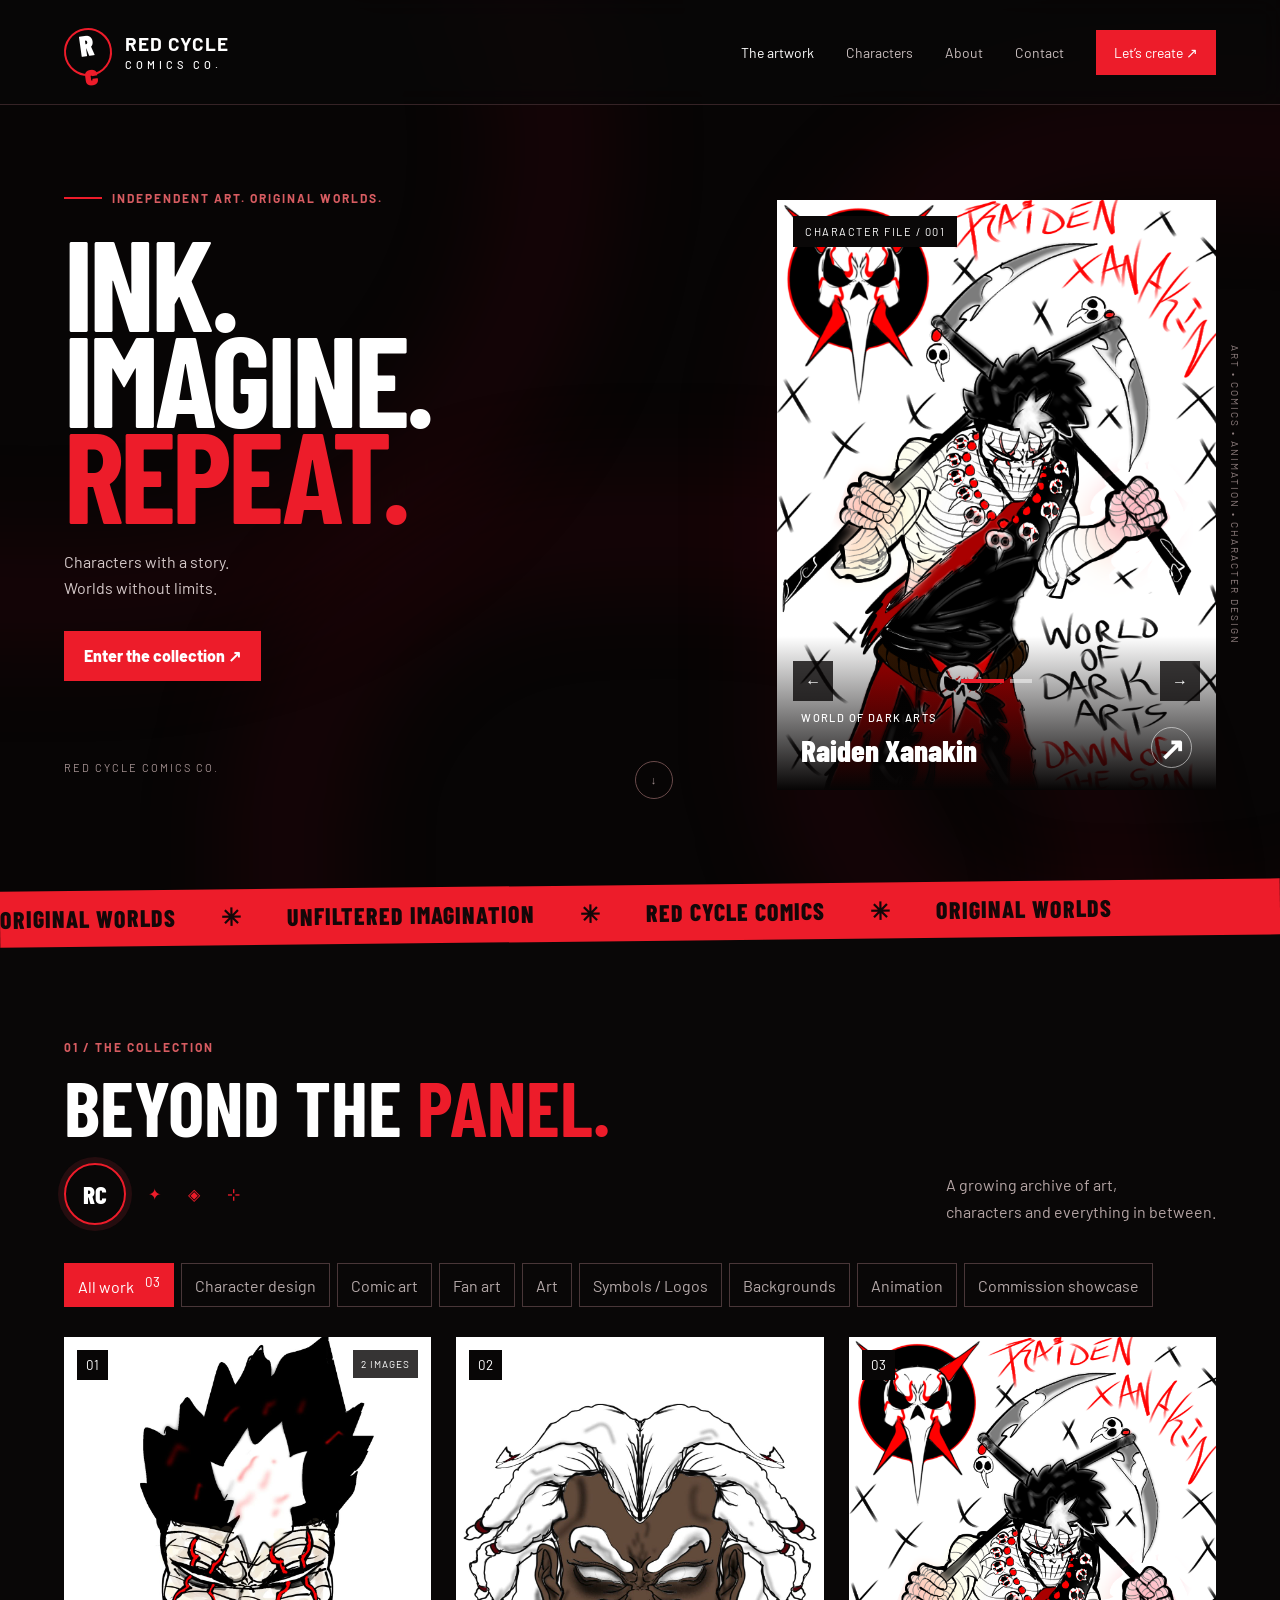
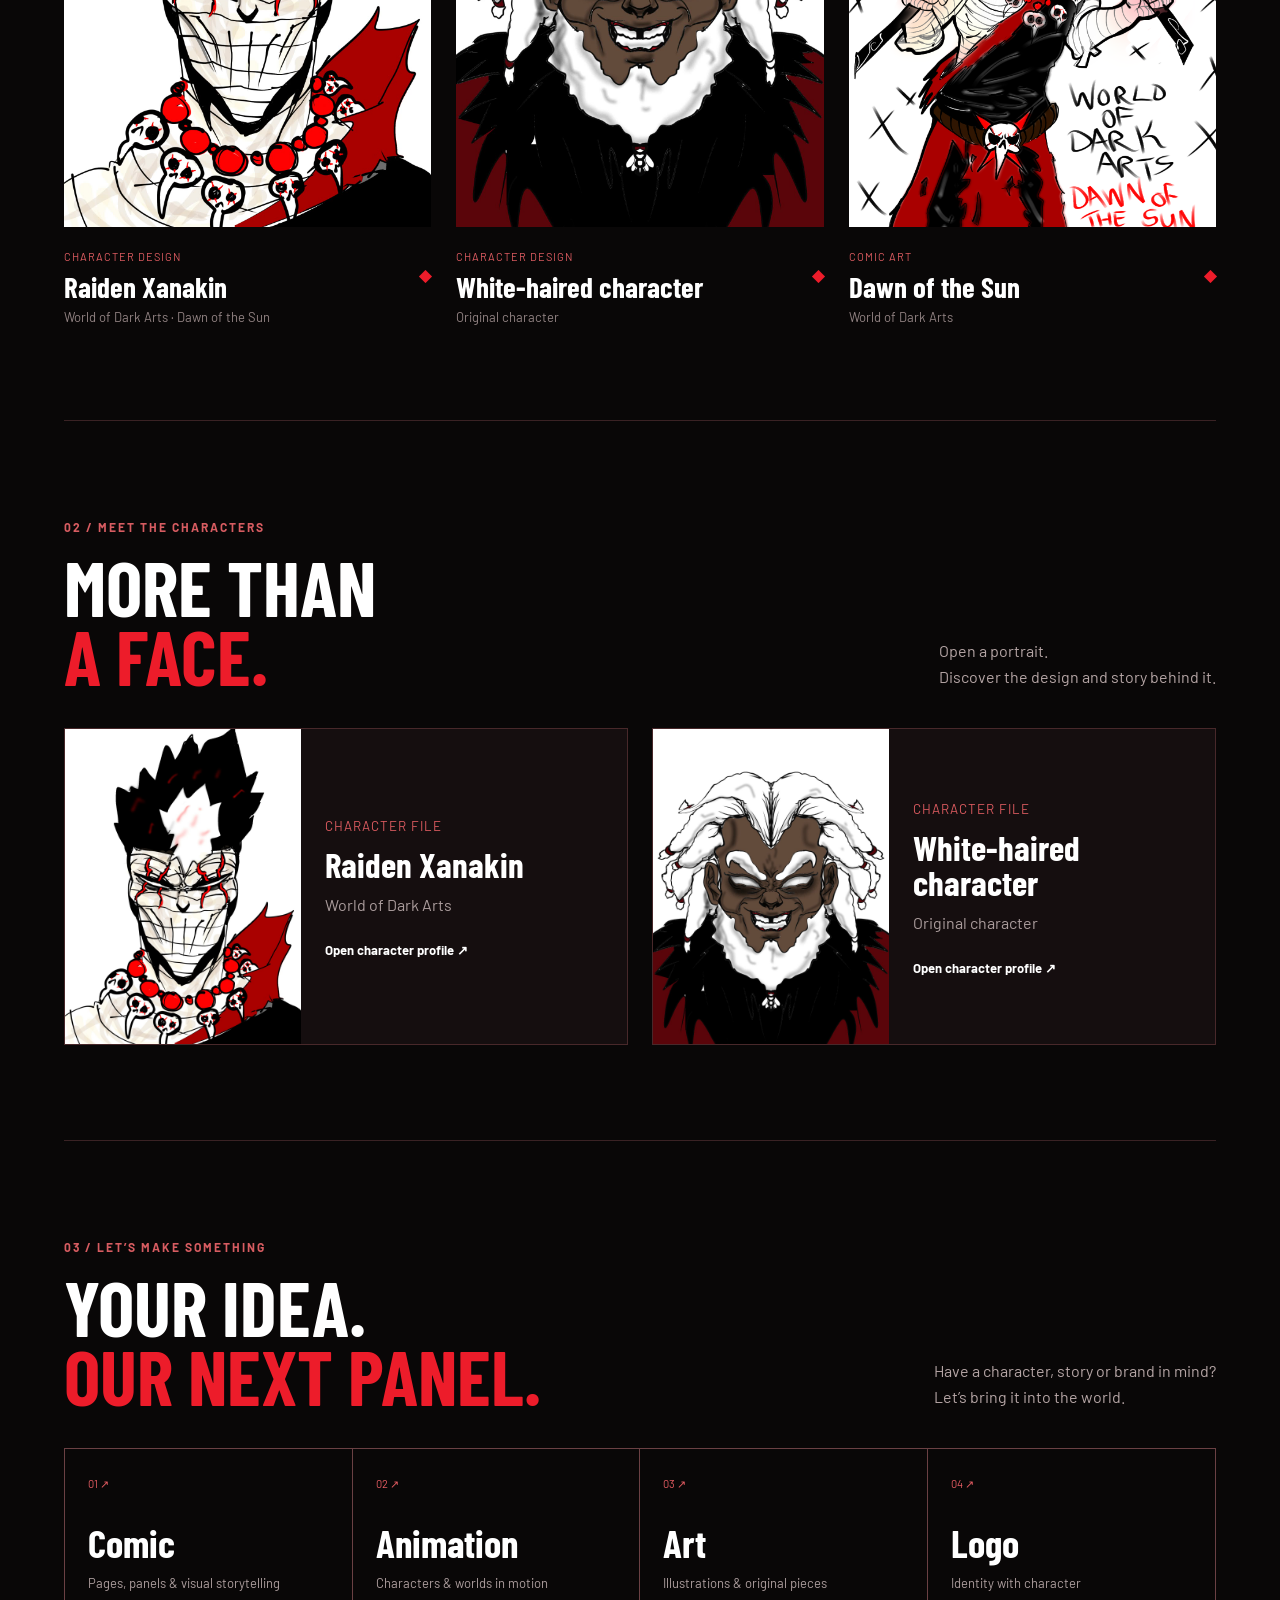
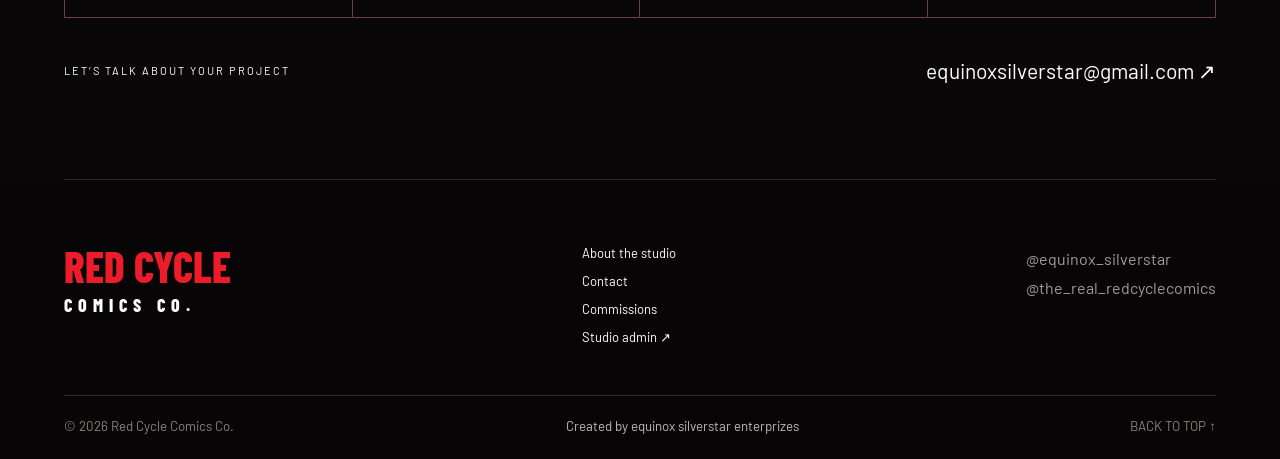
==== index.html @ 9c9036e0 "Add files via upload" ====
<!doctype html>
<html lang="en">
<head>
  <meta charset="utf-8">
  <meta name="viewport" content="width=device-width,initial-scale=1">
  <meta name="description" content="Original comic art, character design and visual storytelling from Red Cycle Comics Co.">
  <title>Red Cycle Comics Co. | Art & Original Worlds</title>
  <link rel="preconnect" href="https://fonts.googleapis.com">
  <link rel="preconnect" href="https://fonts.gstatic.com" crossorigin>
  <link href="https://fonts.googleapis.com/css2?family=Barlow:wght@400;500;600;700;800&family=Barlow+Condensed:wght@600;700;800;900&display=swap" rel="stylesheet">
  <link rel="stylesheet" href="assets/styles.css">
  <script src="assets/app.js" defer></script>
</head>
<body>
  <div class="loader" aria-hidden="true"><span></span><strong>RED CYCLE<small>COMICS CO.</small></strong><em>ENTER THE CYCLE</em></div>
  <div class="smoke" aria-hidden="true"><i></i><i></i><i></i></div>
  <header id="top">
    <a class="brand" href="index.html"><b>R<span>c</span></b><strong>RED CYCLE<small>COMICS CO.</small></strong></a>
    <button class="menu" aria-label="Toggle navigation" aria-expanded="false">☰</button>
    <nav>
      <a class="active" href="#work">The artwork</a>
      <a href="#characters">Characters</a>
      <a href="about.html">About</a>
      <a href="contact.html">Contact</a>
      <a class="nav-cta" href="#commissions">Let’s create ↗</a>
    </nav>
  </header>

  <main>
    <section class="hero">
      <div class="hero-copy reveal">
        <p class="eyebrow"><span></span> INDEPENDENT ART. ORIGINAL WORLDS.</p>
        <h1>INK.<br>IMAGINE.<br><em>REPEAT.</em></h1>
        <p class="intro">Characters with a story.<br>Worlds without limits.</p>
        <a class="button" href="#work">Enter the collection ↗</a>
        <div class="hero-foot"><span>RED CYCLE COMICS CO.</span><a href="#work">↓</a></div>
      </div>
      <div class="feature reveal" data-slider>
        <button class="slide active" data-title="Raiden Xanakin" data-series="World of Dark Arts · Dawn of the Sun" data-images="assets/art/raiden-portrait.jpeg|assets/art/raiden-design.jpeg">
          <span class="issue">CHARACTER FILE / 001</span>
          <img src="assets/art/raiden-design.jpeg" alt="Raiden Xanakin">
          <span class="caption"><span><small>WORLD OF DARK ARTS</small>Raiden Xanakin</span><b>↗</b></span>
        </button>
        <button class="slide" data-title="White-haired character" data-series="Original character" data-images="assets/art/white-haired.jpeg">
          <span class="issue">CHARACTER FILE / 002</span>
          <img src="assets/art/white-haired.jpeg" alt="White-haired character">
          <span class="caption"><span><small>ORIGINAL CHARACTER</small>White-haired character</span><b>↗</b></span>
        </button>
        <div class="slider-controls"><button data-prev aria-label="Previous character">←</button><div><button class="active" data-dot="0" aria-label="Show Raiden Xanakin"></button><button data-dot="1" aria-label="Show White-haired character"></button></div><button data-next aria-label="Next character">→</button></div>
      </div>
      <span class="vertical">ART • COMICS • ANIMATION • CHARACTER DESIGN</span>
    </section>

    <div class="ticker"><div><span>ORIGINAL WORLDS</span><b>✳</b><span>UNFILTERED IMAGINATION</span><b>✳</b><span>RED CYCLE COMICS</span><b>✳</b><span>ORIGINAL WORLDS</span></div></div>

    <section id="work" class="section collection reveal">
      <div class="section-title">
        <div><span class="eyebrow">01 / THE COLLECTION</span><h2>BEYOND THE <em>PANEL.</em></h2><div class="symbols"><b>RC</b><span>✦ ◈ ⊹</span></div></div>
        <p>A growing archive of art,<br>characters and everything in between.</p>
      </div>
      <div class="filters" aria-label="Artwork categories">
        <button class="chosen" data-filter="all">All work <sup>03</sup></button>
        <button data-filter="Character design">Character design</button>
        <button data-filter="Comic art">Comic art</button>
        <button data-filter="Fan art">Fan art</button>
        <button data-filter="Art">Art</button>
        <button data-filter="Symbols / Logos">Symbols / Logos</button>
        <button data-filter="Backgrounds">Backgrounds</button>
        <button data-filter="Animation">Animation</button>
        <button data-filter="Commission showcase">Commission showcase</button>
      </div>
      <div class="art-grid">
        <button class="art-card reveal" data-category="Character design" data-title="Raiden Xanakin" data-series="World of Dark Arts · Dawn of the Sun" data-description="Character portrait and full design." data-images="assets/art/raiden-portrait.jpeg|assets/art/raiden-design.jpeg">
          <span class="art-image"><img src="assets/art/raiden-portrait.jpeg" alt="Raiden Xanakin"><small>01</small><em>2 IMAGES</em><i>View artwork ↗</i></span>
          <span class="art-copy"><span><small>CHARACTER DESIGN</small><strong>Raiden Xanakin</strong></span><b>◆</b></span>
          <span class="series">World of Dark Arts · Dawn of the Sun</span>
        </button>
        <button class="art-card reveal" data-category="Character design" data-title="White-haired character" data-series="Original character" data-description="Original character portrait." data-images="assets/art/white-haired.jpeg">
          <span class="art-image"><img src="assets/art/white-haired.jpeg" alt="White-haired character"><small>02</small><i>View artwork ↗</i></span>
          <span class="art-copy"><span><small>CHARACTER DESIGN</small><strong>White-haired character</strong></span><b>◆</b></span>
          <span class="series">Original character</span>
        </button>
        <button class="art-card reveal" data-category="Comic art" data-title="Dawn of the Sun" data-series="World of Dark Arts" data-description="Raiden Xanakin — character illustration." data-images="assets/art/raiden-design.jpeg">
          <span class="art-image"><img src="assets/art/raiden-design.jpeg" alt="Dawn of the Sun"><small>03</small><i>View artwork ↗</i></span>
          <span class="art-copy"><span><small>COMIC ART</small><strong>Dawn of the Sun</strong></span><b>◆</b></span>
          <span class="series">World of Dark Arts</span>
        </button>
      </div>
      <div class="empty" hidden><span>THE NEXT CHAPTER IS COMING</span><h3>New work</h3><p>New work will appear here as the collection grows.</p></div>
    </section>

    <section id="characters" class="section reveal">
      <div class="section-title"><div><span class="eyebrow">02 / MEET THE CHARACTERS</span><h2>MORE THAN<br><em>A FACE.</em></h2></div><p>Open a portrait.<br>Discover the design and story behind it.</p></div>
      <div class="characters">
        <button class="character" data-title="Raiden Xanakin" data-series="World of Dark Arts · Dawn of the Sun" data-description="Character portrait and full design." data-images="assets/art/raiden-portrait.jpeg|assets/art/raiden-design.jpeg"><img src="assets/art/raiden-portrait.jpeg" alt="Raiden Xanakin"><span><small>CHARACTER FILE</small><strong>Raiden Xanakin</strong><em>World of Dark Arts</em><b>Open character profile ↗</b></span></button>
        <button class="character" data-title="White-haired character" data-series="Original character" data-description="Original character portrait." data-images="assets/art/white-haired.jpeg"><img src="assets/art/white-haired.jpeg" alt="White-haired character"><span><small>CHARACTER FILE</small><strong>White-haired character</strong><em>Original character</em><b>Open character profile ↗</b></span></button>
      </div>
    </section>

    <section id="commissions" class="section reveal">
      <div class="section-title"><div><span class="eyebrow">03 / LET’S MAKE SOMETHING</span><h2>YOUR IDEA.<br><em>OUR NEXT PANEL.</em></h2></div><p>Have a character, story or brand in mind?<br>Let’s bring it into the world.</p></div>
      <div class="services">
        <a href="mailto:equinoxsilverstar@gmail.com?subject=Comic%20commission%20enquiry"><span>01 ↗</span><strong>Comic</strong><p>Pages, panels & visual storytelling</p></a>
        <a href="mailto:equinoxsilverstar@gmail.com?subject=Animation%20commission%20enquiry"><span>02 ↗</span><strong>Animation</strong><p>Characters & worlds in motion</p></a>
        <a href="mailto:equinoxsilverstar@gmail.com?subject=Art%20commission%20enquiry"><span>03 ↗</span><strong>Art</strong><p>Illustrations & original pieces</p></a>
        <a href="mailto:equinoxsilverstar@gmail.com?subject=Logo%20commission%20enquiry"><span>04 ↗</span><strong>Logo</strong><p>Identity with character</p></a>
      </div>
      <div class="commission-contact"><span>LET’S TALK ABOUT YOUR PROJECT</span><a href="mailto:equinoxsilverstar@gmail.com">equinoxsilverstar@gmail.com ↗</a></div>
    </section>
  </main>

  <footer>
    <div><a class="footer-brand" href="index.html">RED CYCLE<span>COMICS CO.</span></a><nav><a href="about.html">About the studio</a><a href="contact.html">Contact</a><a href="#commissions">Commissions</a><a href="https://red-cycle-comics-co.sizibaast.chatgpt.site/admin">Studio admin ↗</a></nav><p>@equinox_silverstar<br>@the_real_redcyclecomics</p></div>
    <small>© 2026 Red Cycle Comics Co. <span>Created by equinox silverstar enterprizes</span><a href="#top">BACK TO TOP ↑</a></small>
  </footer>

  <dialog class="viewer">
    <button class="close" aria-label="Close artwork">×</button>
    <div class="viewer-gallery"><div></div><button class="gallery-prev" aria-label="Previous image">←</button><button class="gallery-next" aria-label="Next image">→</button></div>
    <div class="viewer-copy"><span class="eyebrow">ARTWORK FILE</span><h2></h2><p class="viewer-description"></p><h4>MANGA / COMIC</h4><p class="viewer-series"></p><small>SWIPE OR USE THE ARROWS</small></div>
  </dialog>
</body>
</html>
---- assets/styles.css ----
:root{--red:#ed1c2a;--ink:#090707;--panel:#130c0d;--line:#3a2224;--muted:#b5a5a5}
*{box-sizing:border-box;margin:0;padding:0}html{scroll-behavior:smooth}body{background:var(--ink);color:#fff;font-family:Barlow,Arial,sans-serif;overflow-x:hidden}a{color:inherit;text-decoration:none}button,input,textarea{font:inherit}button{border:0;color:inherit;cursor:pointer}em{font-style:normal;color:var(--red)}img{max-width:100%}
.smoke{position:fixed;inset:0;z-index:-2;overflow:hidden;background:#070505}.smoke i{position:absolute;width:70vw;height:70vw;border:5vw solid #7e08143b;border-radius:44% 56% 65% 35%;filter:blur(55px);animation:smoke 30s linear infinite}.smoke i:nth-child(1){left:-24%;top:-30%}.smoke i:nth-child(2){right:-32%;top:12%;animation-duration:38s;animation-direction:reverse}.smoke i:nth-child(3){left:20%;bottom:-55%;animation-duration:45s}
header{height:105px;padding:0 5%;display:flex;align-items:center;justify-content:space-between;border-bottom:1px solid #352326;position:relative;z-index:20;background:#090707b8;backdrop-filter:blur(12px)}.brand{display:flex;align-items:center;gap:13px;font-weight:800;letter-spacing:1px}.brand>b{width:48px;height:48px;display:grid;place-items:center;border:2px solid var(--red);border-radius:50%;font:900 29px/1 'Barlow Condensed';transform:rotate(-8deg)}.brand>b span{color:var(--red)}.brand strong{font-size:19px;line-height:.9}.brand small{display:block;font-size:11px;font-weight:500;letter-spacing:4px;margin-top:8px}header nav{display:flex;align-items:center;gap:32px;font-size:14px}header nav a{color:#c8bdbd}header nav a:hover,header nav .active{color:#fff}.nav-cta{background:var(--red);padding:14px 18px;color:#fff!important}.menu{display:none;background:none;font-size:25px}
.hero{display:grid;grid-template-columns:1fr minmax(320px,.72fr);gap:9%;align-items:center;min-height:780px;margin:0 5%;position:relative}.eyebrow{font-size:12px;letter-spacing:2px;font-weight:700;color:#d75c61}.hero .eyebrow{display:flex;align-items:center;gap:10px}.hero .eyebrow span{width:38px;height:2px;background:var(--red)}h1,h2,h3,.caption,.art-copy strong,.character strong,.services strong{font-family:'Barlow Condensed',sans-serif}.hero h1{font-size:clamp(92px,10vw,155px);line-height:.75;letter-spacing:-4px;margin:28px 0}.hero .intro{color:#d5c9c9;line-height:1.6;margin-bottom:30px}.button{display:inline-flex;align-items:center;justify-content:center;background:var(--red);padding:15px 20px;font-weight:800}.hero-foot{margin-top:80px;display:flex;justify-content:space-between;color:#a49191;font-size:11px;letter-spacing:2px}.hero-foot a{width:38px;height:38px;border:1px solid #6a4b4b;border-radius:50%;display:grid;place-items:center}.feature{position:relative;min-width:0}.slide{display:none;width:100%;position:relative;background:#eee;overflow:hidden;text-align:left}.slide.active{display:block;animation:arrive .7s ease}.slide>img{display:block;width:100%;height:590px;object-fit:cover;object-position:center 25%}.issue{position:absolute;z-index:2;top:16px;left:16px;background:#0a0808;padding:9px 12px;font-size:11px;letter-spacing:1.5px}.caption{position:absolute;left:0;right:0;bottom:0;padding:75px 24px 22px;background:linear-gradient(transparent,#060404);display:flex;align-items:end;justify-content:space-between;font-size:31px;font-weight:800}.caption small{display:block;font:500 11px Barlow;letter-spacing:1.4px;margin-bottom:7px}.caption b{width:41px;height:41px;border:1px solid #fff8;border-radius:50%;display:grid;place-items:center}.slider-controls{position:absolute;bottom:89px;left:16px;right:16px;display:flex;justify-content:space-between;align-items:center;z-index:3}.slider-controls>button{width:40px;height:40px;background:#080606c7}.slider-controls div{display:flex;gap:6px}.slider-controls div button{width:22px;height:4px;background:#fff7}.slider-controls div button.active{width:43px;background:var(--red)}.vertical{position:absolute;right:-25px;writing-mode:vertical-rl;font-size:10px;letter-spacing:2px;color:#8e7e7e}
.ticker{overflow:hidden;background:var(--red);color:#140708;transform:rotate(-.6deg);padding:13px 0}.ticker div{display:flex;width:max-content;gap:45px;font:800 24px 'Barlow Condensed';letter-spacing:1px;animation:ticker 24s linear infinite}.section{margin:0 5%;padding:95px 0;border-bottom:1px solid var(--line)}.section-title{display:flex;justify-content:space-between;align-items:end;gap:35px;margin-bottom:38px}.section-title h2{font-size:clamp(48px,6vw,78px);line-height:.9;margin-top:17px}.section-title>p{max-width:360px;color:var(--muted);line-height:1.65}.section-title>div{position:relative}.symbols{display:flex;align-items:center;gap:22px;margin-top:22px;color:var(--red)}.symbols b{width:62px;height:62px;display:grid;place-items:center;border:2px solid var(--red);border-radius:50%;box-shadow:0 0 0 6px #250d0f;font:800 25px 'Barlow Condensed';color:#fff}.symbols span{letter-spacing:12px}.filters{display:flex;flex-wrap:wrap;gap:7px;margin:30px 0}.filters button{background:transparent;border:1px solid #493638;color:#b5a9a9;padding:10px 13px}.filters button.chosen{background:var(--red);border-color:var(--red);color:#fff}.filters sup{margin-left:8px}.art-grid{display:grid;grid-template-columns:repeat(3,1fr);gap:25px}.art-card{background:none;text-align:left;min-width:0}.art-card[hidden]{display:none}.art-image{display:block;position:relative;aspect-ratio:3/4;overflow:hidden;background:#eee}.art-image img{width:100%;height:100%;object-fit:cover;transition:.5s}.art-card:hover img{transform:scale(1.04)}.art-image>small{position:absolute;top:13px;left:13px;background:#080606;padding:7px 9px}.art-image>em{position:absolute;top:13px;right:13px;background:#080606cf;color:#fff;padding:8px;font-size:10px;letter-spacing:1px}.art-image>i{position:absolute;right:14px;bottom:14px;background:var(--red);padding:10px;font-style:normal;opacity:0;transition:.25s}.art-card:hover .art-image>i{opacity:1}.art-copy{display:flex;justify-content:space-between;align-items:center;padding:18px 0 5px}.art-copy small{color:#db5b60;font-size:11px;letter-spacing:1px}.art-copy strong{display:block;font-size:29px;margin-top:5px}.art-copy>b{color:var(--red);transition:.3s}.art-card:hover .art-copy>b{transform:rotate(90deg);color:#fff}.series{display:block;color:#918282;font-size:13px}.empty{text-align:center;border:1px dashed #543638;padding:70px}.empty span{font-size:11px;letter-spacing:2px;color:#da595e}.empty h3{font-size:45px;margin:18px}.empty p{color:var(--muted)}
.characters{display:grid;grid-template-columns:1fr 1fr;gap:24px}.character{display:flex;text-align:left;background:#150e0f;border:1px solid #48282a;overflow:hidden}.character img{width:42%;aspect-ratio:3/4;object-fit:cover}.character>span{align-self:center;padding:24px}.character small{color:#d95a5f;letter-spacing:1px}.character strong{display:block;font-size:35px;line-height:1;margin:13px 0}.character em{display:block;color:#aa9c9c}.character b{display:block;margin-top:28px;font-size:13px}.services{display:grid;grid-template-columns:repeat(4,1fr);border:1px solid #6a4043}.services a{padding:23px;border-right:1px solid #6a4043;transition:.25s}.services a:last-child{border:0}.services a:hover{background:#52171c}.services span{color:#e45c62;font-size:11px}.services strong{display:block;font-size:39px;margin:28px 0 8px}.services p{color:#ad9e9e;line-height:1.5;font-size:13px}.commission-contact{display:flex;align-items:center;justify-content:space-between;padding-top:40px}.commission-contact>span{font-size:11px;letter-spacing:2px}.commission-contact a{font-size:21px}
footer{padding:65px 5% 25px;background:#070505}footer>div{display:flex;justify-content:space-between;gap:35px;padding-bottom:50px}.footer-brand{font:800 43px/1 'Barlow Condensed';color:var(--red)}.footer-brand span{display:block;color:#fff;font-size:18px;letter-spacing:6px;margin-top:8px}footer nav{display:flex;flex-direction:column;gap:12px;font-size:13px}footer>div>p{color:#a99a9a;line-height:1.8}footer>small{display:flex;justify-content:space-between;border-top:1px solid var(--line);padding-top:22px;color:#8f7f7f}footer>small span{color:#c6b7b7}
.viewer{width:min(1100px,94vw);max-height:92vh;margin:auto;padding:0;border:1px solid #6b373a;background:#100b0c;color:#fff}.viewer[open]{display:grid;grid-template-columns:minmax(0,1.2fr) minmax(280px,1fr)}.viewer::backdrop{background:#000e;backdrop-filter:blur(8px)}.close{position:absolute;z-index:5;right:13px;top:13px;width:42px;height:42px;background:var(--red);font-size:27px}.viewer-gallery{position:relative;background:#030202;min-height:65vh;overflow:hidden}.viewer-gallery>div{height:100%;display:flex;overflow-x:auto;scroll-snap-type:x mandatory;scrollbar-width:none}.viewer-gallery figure{flex:0 0 100%;height:100%;display:grid;place-items:center;scroll-snap-align:start}.viewer-gallery img{width:100%;height:100%;max-height:90vh;object-fit:contain}.gallery-prev,.gallery-next{position:absolute;bottom:18px;width:42px;height:42px;background:var(--red)}.gallery-prev{left:18px}.gallery-next{right:18px}.viewer-copy{padding:70px 34px 35px}.viewer-copy h2{font-size:55px;line-height:.95;margin:20px 0}.viewer-copy p{color:#bfaeae;line-height:1.7}.viewer-copy h4{color:#e76268;font-size:11px;letter-spacing:2px;margin:30px 0 8px}.viewer-copy>small{display:block;margin-top:30px;color:#887777;letter-spacing:1px}.reveal{opacity:0;transform:translateY(30px);transition:.75s}.reveal.in{opacity:1;transform:none}
.loader{position:fixed;inset:0;z-index:100;background:#080606;display:flex;flex-direction:column;align-items:center;justify-content:center;transition:.6s;pointer-events:none}.loader.done{opacity:0;visibility:hidden}.loader>span{width:64px;height:64px;border:2px solid #481d20;border-top-color:var(--red);border-radius:50%;animation:spin 1s linear infinite}.loader strong{font:800 40px 'Barlow Condensed';color:var(--red);margin:20px}.loader strong small{display:block;color:#fff;text-align:center;font-size:16px;letter-spacing:6px}.loader em{font-size:10px;letter-spacing:4px;color:#a48181}
.about-page{padding:80px 5% 110px}.about-page h1{font-size:clamp(74px,9vw,132px);line-height:.82;margin:26px 0 65px}.about-grid{display:grid;grid-template-columns:1fr 1fr;gap:8%;align-items:center}.logo-window{height:390px;overflow:hidden;border:1px solid #4f2b2d;background:#000}.logo-window img{width:100%;height:100%;object-fit:cover}.about-grid h2{font-size:58px;line-height:1}.about-grid p{color:#b6a5a5;line-height:1.8;font-size:18px;margin:25px 0 32px}
.contact-body{padding:0 5% 70px}.contact-nav{height:100px;display:grid;grid-template-columns:1fr auto 1fr;align-items:center;border-bottom:1px solid var(--line)}.contact-nav .back{display:flex;gap:10px;color:#c7b8b8}.contact-nav .brand{grid-column:2}.contact-stripe{margin:0 -6%;padding:10px 6%;display:flex;justify-content:center;gap:28px;background:var(--red);color:#130606;font:800 17px 'Barlow Condensed';letter-spacing:1px;white-space:nowrap;overflow:hidden}.contact-page{padding-top:70px}.contact-intro{display:grid;grid-template-columns:1.25fr .75fr;gap:8%;align-items:end;margin-bottom:55px}.contact-intro h1{font-size:clamp(62px,8vw,116px);line-height:.82;margin-top:20px}.contact-intro>p{color:#b4a4a4;line-height:1.75;font-size:18px}.contact-grid{display:grid;grid-template-columns:minmax(270px,.72fr) minmax(0,1.6fr);gap:24px}.contact-grid aside,.contact-grid form{border:1px solid #502c2f;background:#120c0df0;box-shadow:0 30px 80px #0006}.contact-grid aside{position:relative;min-height:440px;padding:30px;display:flex;flex-direction:column;align-items:flex-start}.contact-grid aside:before{content:'';position:absolute;left:-1px;right:-1px;top:-1px;height:4px;background:var(--red)}.contact-grid aside>span{color:#d35a60}.contact-grid aside>b{font-size:35px;margin:auto 0 25px;color:var(--red)}.contact-grid aside>small{letter-spacing:2px;color:#d45c61}.contact-grid aside>a{font-size:17px;margin:12px 0;overflow-wrap:anywhere}.contact-grid aside>p{color:#9c8d8d;line-height:1.6;margin-top:15px}.contact-grid form{padding:38px 42px;display:grid;grid-template-columns:1fr 1fr;gap:20px}.form-heading{grid-column:1/-1;display:flex;justify-content:space-between;border-bottom:1px solid #3a2426;padding-bottom:25px}.form-heading h2{font-size:50px;margin-top:8px}.form-heading>b{color:#d35a60}.contact-grid label{font-size:13px}.contact-grid label small{float:right;color:#827373}.contact-grid input,.contact-grid textarea{display:block;width:100%;margin-top:9px;background:#090606;border:1px solid #503335;color:#fff;padding:15px}.contact-grid input:focus,.contact-grid textarea:focus{outline:2px solid var(--red)}.contact-grid .wide,.form-actions{grid-column:1/-1}.form-actions{display:flex;align-items:center;gap:20px}.form-actions p{color:#958787;font-size:12px}
@keyframes spin{to{transform:rotate(360deg)}}@keyframes smoke{to{transform:rotate(360deg)}}@keyframes arrive{from{opacity:0;transform:translateX(25px)}to{opacity:1;transform:none}}@keyframes ticker{to{transform:translateX(-42%)}}
@media(max-width:900px){header nav{gap:18px}.hero{gap:5%}.slide>img{height:500px}.services{grid-template-columns:1fr 1fr}.services a:nth-child(2){border-right:0}.services a:nth-child(-n+2){border-bottom:1px solid #6a4043}.characters{grid-template-columns:1fr}}
@media(max-width:640px){header{height:78px}.brand strong{font-size:16px}.brand>b{width:39px;height:39px;font-size:24px}.brand small{font-size:9px}.menu{display:block}header nav{display:none;position:absolute;top:77px;left:0;right:0;background:#160b0c;padding:25px;border-bottom:1px solid #5b2d30}header nav.open{display:flex;flex-direction:column;align-items:flex-start}.hero{grid-template-columns:1fr;min-height:0;padding:45px 0;gap:40px}.hero h1{font-size:95px}.hero-foot{display:none}.feature{width:94%;margin:auto}.slide>img{height:auto;max-height:590px}.vertical{display:none}.ticker div{font-size:20px;gap:25px}.section{padding:62px 0}.section-title{display:block}.section-title>p{margin-top:20px}.section-title h2{font-size:50px}.art-grid{grid-template-columns:1fr 1fr;gap:24px 13px}.art-copy strong{font-size:23px}.art-image>i{display:none}.symbols b{width:49px;height:49px}.characters .character>span{padding:16px}.character strong{font-size:28px}.services a{padding:18px 14px}.services strong{font-size:32px}.commission-contact{flex-direction:column;align-items:flex-start;gap:18px}.commission-contact a{font-size:17px;overflow-wrap:anywhere}footer>div{flex-wrap:wrap}.footer-brand{width:100%}footer>small{flex-direction:column;gap:12px}.viewer[open]{grid-template-columns:1fr}.viewer-gallery{min-height:56vh}.viewer-copy{padding:30px 22px}.viewer-copy h2{font-size:43px}.about-page h1{font-size:68px}.about-grid{grid-template-columns:1fr}.logo-window{height:260px}.contact-body{padding:0 4% 45px}.contact-nav{height:78px;grid-template-columns:minmax(0,1fr) 42px;gap:10px}.contact-nav .back{font-size:11px;font-weight:800;text-transform:uppercase;white-space:nowrap}.contact-nav .brand{grid-column:2}.contact-nav .brand strong{display:none}.contact-stripe{justify-content:flex-start;font-size:14px;gap:18px}.contact-page{padding-top:40px}.contact-intro{grid-template-columns:1fr;gap:25px}.contact-intro h1{font-size:56px}.contact-intro>p{font-size:16px}.contact-grid{grid-template-columns:1fr}.contact-grid aside{min-height:285px}.contact-grid form{padding:26px 20px;grid-template-columns:1fr}.contact-grid label,.contact-grid .wide,.form-actions{grid-column:1}.form-heading h2{font-size:39px}.form-actions{align-items:flex-start;flex-direction:column}.form-actions .button{width:100%}}
@media(prefers-reduced-motion:reduce){*{animation:none!important;scroll-behavior:auto!important}.loader{display:none}.reveal{opacity:1;transform:none}}
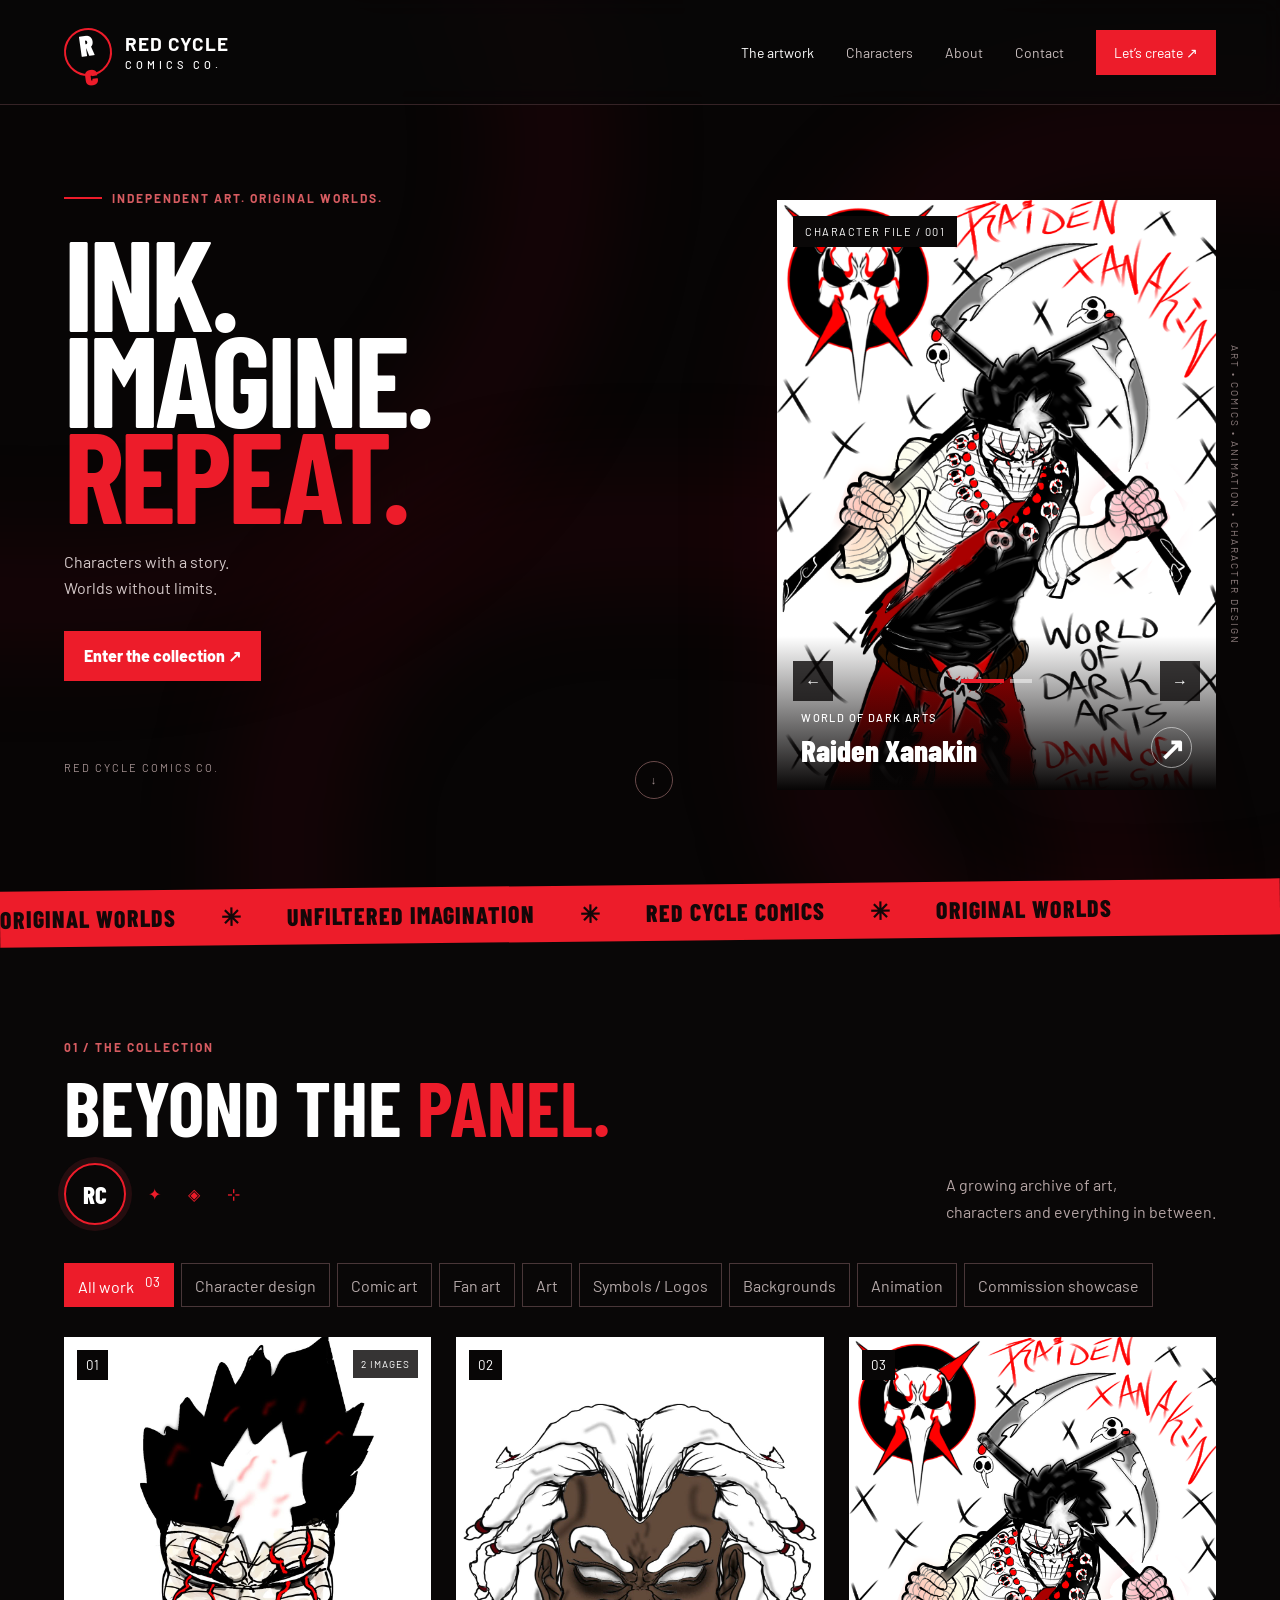
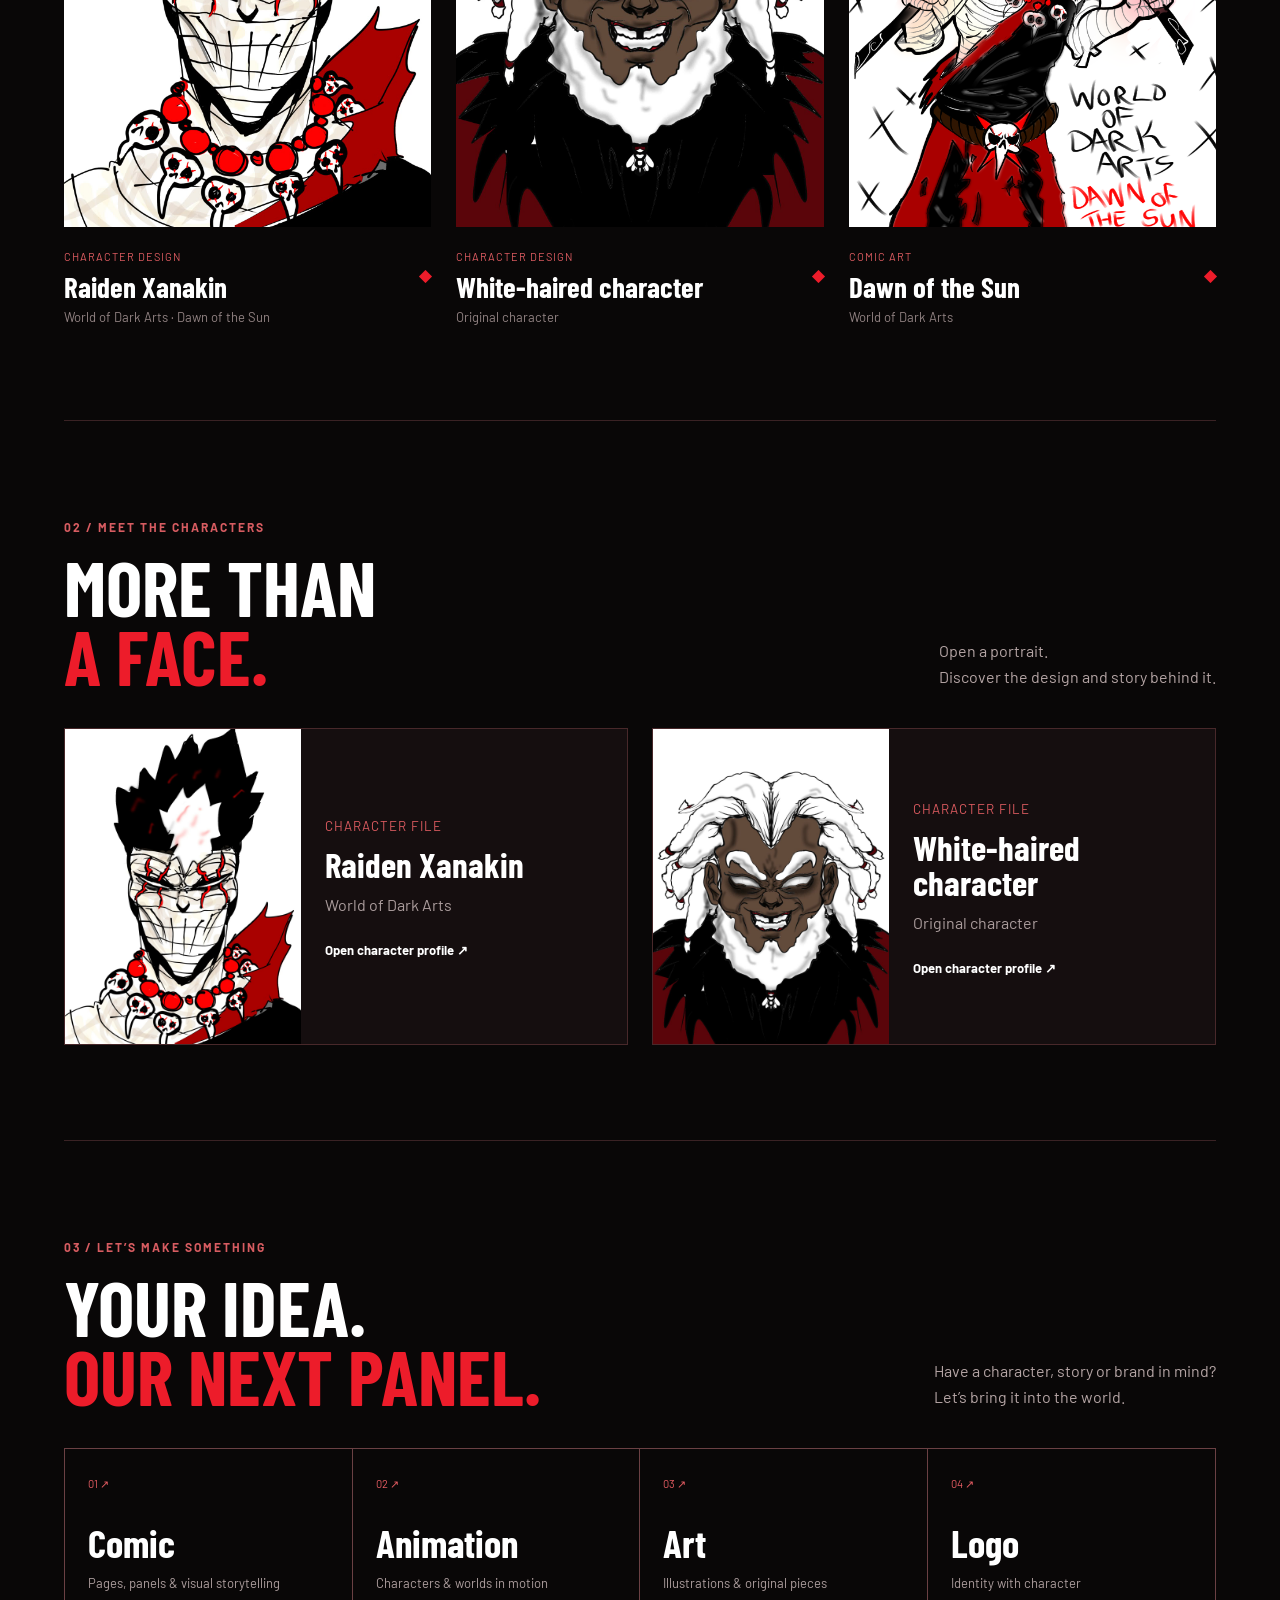
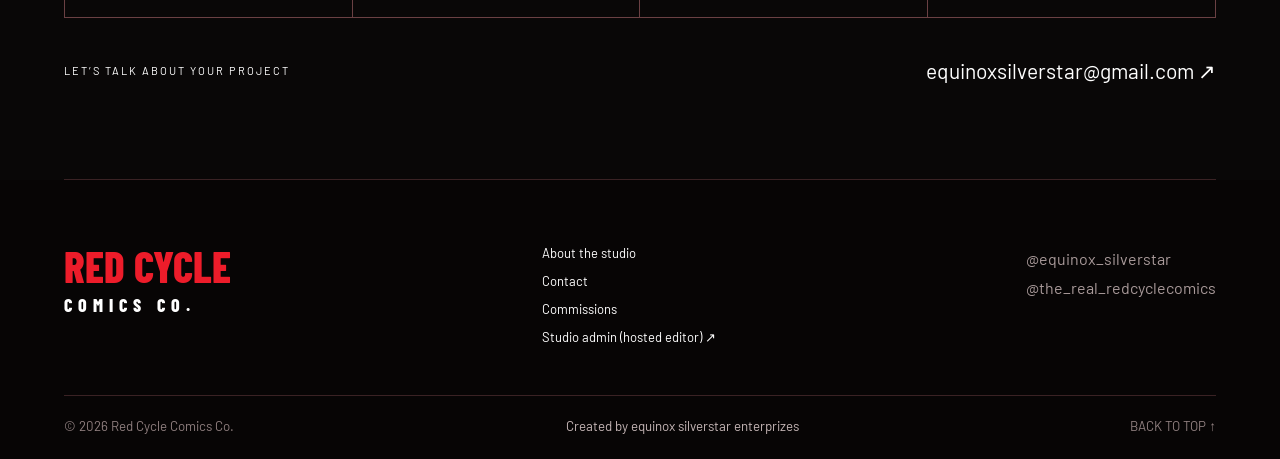
==== commit 48e0e7bf: "nrw files" ====
--- a/index.html
+++ b/index.html
@@ -110,7 +110,7 @@
   </main>
 
   <footer>
-    <div><a class="footer-brand" href="index.html">RED CYCLE<span>COMICS CO.</span></a><nav><a href="about.html">About the studio</a><a href="contact.html">Contact</a><a href="#commissions">Commissions</a><a href="https://red-cycle-comics-co.sizibaast.chatgpt.site/admin">Studio admin ↗</a></nav><p>@equinox_silverstar<br>@the_real_redcyclecomics</p></div>
+    <div><a class="footer-brand" href="index.html">RED CYCLE<span>COMICS CO.</span></a><nav><a href="about.html">About the studio</a><a href="contact.html">Contact</a><a href="#commissions">Commissions</a><a href="https://red-cycle-comics-co.sizibaast.chatgpt.site/admin" target="_blank" rel="noreferrer">Studio admin (hosted editor) ↗</a></nav><p>@equinox_silverstar<br>@the_real_redcyclecomics</p></div>
     <small>© 2026 Red Cycle Comics Co. <span>Created by equinox silverstar enterprizes</span><a href="#top">BACK TO TOP ↑</a></small>
   </footer>
 
